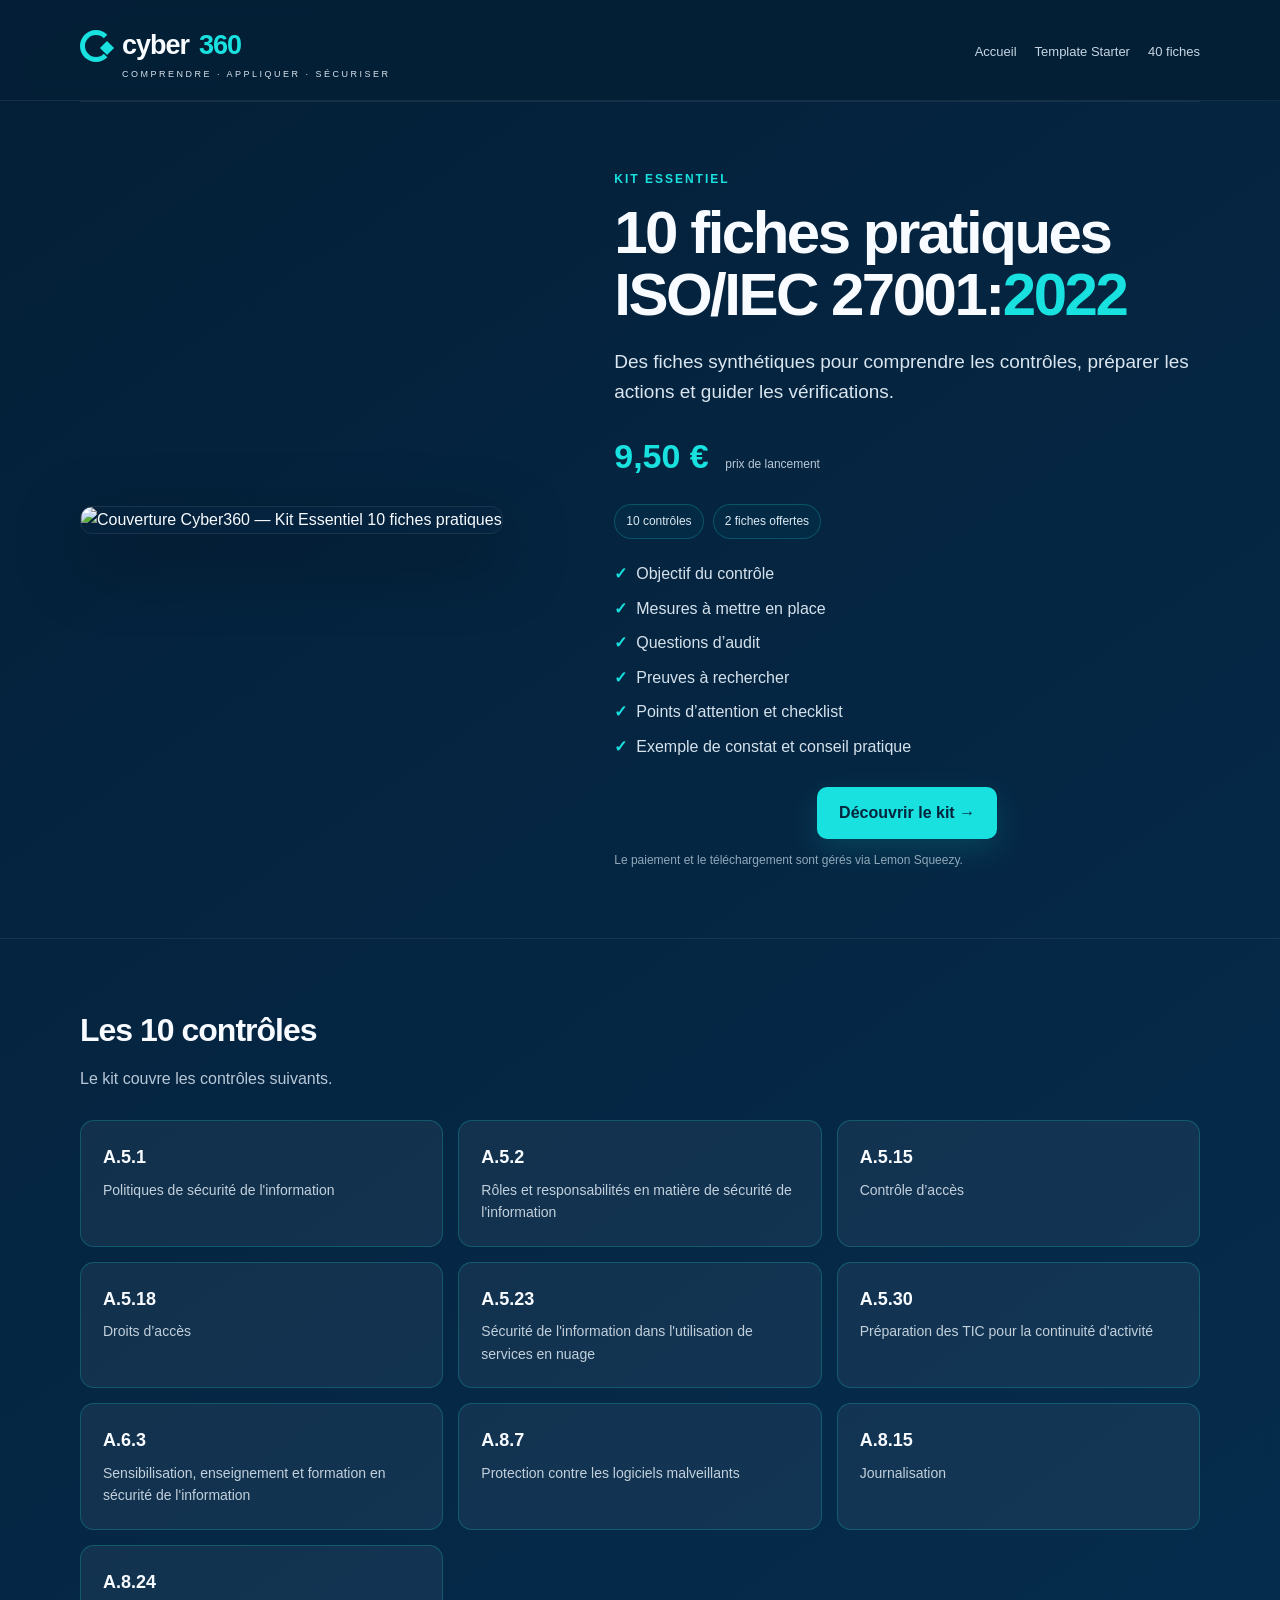
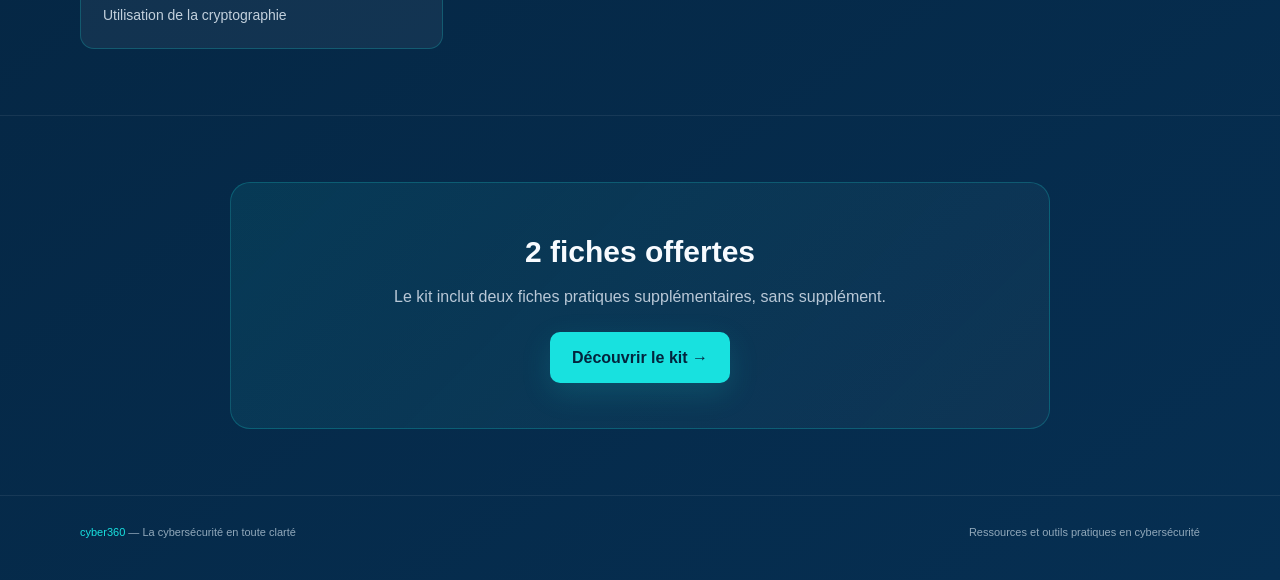
==== fiches-10.html @ a649f2e9 "Add files via upload" ====
<!DOCTYPE html><html lang="fr"><head><meta charset="UTF-8"><meta name="viewport" content="width=device-width,initial-scale=1.0"><meta name="description" content="Cyber360 — Kit Essentiel, 10 fiches pratiques ISO/IEC 27001:2022 et 2 fiches offertes."><title>Cyber360 | 10 fiches pratiques ISO/IEC 27001:2022</title><link rel="stylesheet" href="style.css"></head><body>
<header><div class="wrap nav"><div><a class="brand" href="index.html"><i class="brand-mark"></i>cyber<span>360</span></a><div class="tagline">Comprendre · Appliquer · Sécuriser</div></div><nav class="navlinks"><a href="index.html">Accueil</a><a href="template-starter.html">Template Starter</a><a href="fiches-40.html">40 fiches</a></nav></div></header>
<main><section class="product-hero wrap"><div class="product-visual"><img src="assets/cover10.png" alt="Couverture Cyber360 — Kit Essentiel 10 fiches pratiques"></div><div class="product-copy"><div class="eyebrow">Kit Essentiel</div><h1>10 fiches pratiques<br>ISO/IEC 27001:<span>2022</span></h1><p class="lead">Des fiches synthétiques pour comprendre les contrôles, préparer les actions et guider les vérifications.</p><div class="price">9,50 € <small>prix de lancement</small></div><div class="meta"><span class="pill">10 contrôles</span><span class="pill">2 fiches offertes</span></div><ul class="ticks"><li>Objectif du contrôle</li><li>Mesures à mettre en place</li><li>Questions d’audit</li><li>Preuves à rechercher</li><li>Points d’attention et checklist</li><li>Exemple de constat et conseil pratique</li></ul><div class="actions"><a class="cta" href="#">Découvrir le kit →</a></div><div class="note">Le paiement et le téléchargement sont gérés via Lemon Squeezy.</div></div></section>
<section><div class="wrap"><h2 class="section-title">Les 10 contrôles</h2><p class="section-intro">Le kit couvre les contrôles suivants.</p><div class="grid"><div class="card"><h3>A.5.1</h3><p>Politiques de sécurité de l'information</p></div><div class="card"><h3>A.5.2</h3><p>Rôles et responsabilités en matière de sécurité de l'information</p></div><div class="card"><h3>A.5.15</h3><p>Contrôle d’accès</p></div><div class="card"><h3>A.5.18</h3><p>Droits d’accès</p></div><div class="card"><h3>A.5.23</h3><p>Sécurité de l'information dans l'utilisation de services en nuage</p></div><div class="card"><h3>A.5.30</h3><p>Préparation des TIC pour la continuité d'activité</p></div><div class="card"><h3>A.6.3</h3><p>Sensibilisation, enseignement et formation en sécurité de l'information</p></div><div class="card"><h3>A.8.7</h3><p>Protection contre les logiciels malveillants</p></div><div class="card"><h3>A.8.15</h3><p>Journalisation</p></div><div class="card"><h3>A.8.24</h3><p>Utilisation de la cryptographie</p></div></div></div></section>
<section><div class="wrap"><div class="offer"><h2>2 fiches offertes</h2><p>Le kit inclut deux fiches pratiques supplémentaires, sans supplément.</p><a class="cta" href="#">Découvrir le kit →</a></div></div></section></main>
<footer class="footer"><div class="wrap footer-row"><div><span class="accent">cyber360</span> — La cybersécurité en toute clarté</div><div>Ressources et outils pratiques en cybersécurité</div></div></footer></body></html>
---- style.css ----
:root{--navy:#041f37;--navy2:#062b4a;--cyan:#18e1df;--cyan2:#0fc8d4;--white:#f8fbff;--muted:#b9c8d7;--line:rgba(24,225,223,.22);--card:rgba(255,255,255,.055);--danger:#ff5d67;--gold:#ffd166}
*{box-sizing:border-box}html{scroll-behavior:smooth}body{margin:0;font-family:Inter,Segoe UI,Arial,sans-serif;color:var(--white);background:linear-gradient(145deg,var(--navy),#062f52);line-height:1.6}a{color:inherit;text-decoration:none}.wrap{width:min(1120px,92%);margin:auto}
header{padding:24px 0 18px;border-bottom:1px solid rgba(255,255,255,.07);position:sticky;top:0;background:rgba(4,31,55,.94);backdrop-filter:blur(10px);z-index:10}.nav{display:flex;align-items:center;justify-content:space-between;gap:20px}.brand{display:flex;align-items:center;gap:10px;font-size:27px;font-weight:800;letter-spacing:-1px}.brand span{color:var(--cyan)}.brand-mark{width:32px;height:32px;border:5px solid var(--cyan);border-right-color:transparent;border-radius:50%;position:relative}.brand-mark:after{content:"";position:absolute;right:-5px;top:8px;width:10px;height:10px;background:var(--cyan);transform:rotate(45deg)}.tagline{color:#d9e3ec;font-size:9px;letter-spacing:2.5px;text-transform:uppercase;margin-left:42px}.navlinks{display:flex;gap:18px;font-size:13px;color:#c7d6e2}.navlinks a:hover{color:var(--cyan)}
main{min-height:70vh}.hero{padding:82px 0 78px;text-align:center}.eyebrow{color:var(--cyan);font-weight:800;letter-spacing:2px;text-transform:uppercase;font-size:12px;margin-bottom:13px}.hero h1{font-size:clamp(40px,6vw,68px);line-height:1.03;letter-spacing:-3px;margin:0}.hero h1 span{color:var(--cyan)}.lead{font-size:19px;color:#d9e5ef;max-width:760px;margin:22px auto 30px}.actions{display:flex;justify-content:center;gap:12px;flex-wrap:wrap}.cta{display:inline-flex;align-items:center;justify-content:center;background:var(--cyan);color:#03243d;font-weight:800;padding:13px 22px;border-radius:10px;box-shadow:0 10px 30px rgba(24,225,223,.15)}.cta.secondary{background:transparent;color:var(--white);border:1px solid var(--line);box-shadow:none}.cta.disabled{background:rgba(255,255,255,.1);color:#9fb2c2;box-shadow:none;cursor:default}.note{font-size:12px;color:#91a8ba;margin-top:12px}.price{font-size:34px;font-weight:800;color:var(--cyan);margin:20px 0 8px}.price small{font-size:12px;color:var(--muted);font-weight:500;margin-left:7px}
section{padding:66px 0;border-top:1px solid rgba(255,255,255,.07)}.section-title{font-size:32px;letter-spacing:-1px;margin:0 0 10px}.section-intro{color:var(--muted);max-width:760px;margin:0 0 28px}.grid{display:grid;grid-template-columns:repeat(3,1fr);gap:15px}.card{background:var(--card);border:1px solid var(--line);border-radius:14px;padding:22px}.card h3{margin:0 0 7px;font-size:18px}.card p{margin:0;color:#c2d0dc;font-size:14px}.product-grid{display:grid;grid-template-columns:repeat(3,1fr);gap:18px}.product{display:flex;flex-direction:column;background:rgba(255,255,255,.045);border:1px solid var(--line);border-radius:18px;overflow:hidden}.product img{width:100%;height:270px;object-fit:contain;display:block;background:#f5fbfd;padding:0}.product-body{padding:22px;display:flex;flex-direction:column;flex:1}.product h2{font-size:22px;margin:0 0 8px}.product p{color:var(--muted);font-size:14px;margin:0 0 18px}.product .actions{justify-content:flex-start;margin-top:auto}.badge{display:inline-block;color:var(--cyan);font-size:10px;font-weight:800;letter-spacing:1.5px;text-transform:uppercase;margin-bottom:7px}.free{color:#62e7a2}.soon{color:var(--gold)}
.product-hero{display:grid;grid-template-columns:.9fr 1.1fr;gap:55px;align-items:center;padding:68px 0}.product-visual img{width:100%;border-radius:12px;border:1px solid rgba(255,255,255,.08);box-shadow:0 25px 70px rgba(0,0,0,.35)}.product-copy h1{font-size:clamp(38px,5vw,60px);line-height:1.04;letter-spacing:-2.5px;margin:0}.product-copy h1 span{color:var(--cyan)}.product-copy .lead{margin:20px 0 22px}.ticks{list-style:none;padding:0;margin:22px 0 28px}.ticks li{margin:9px 0;color:#d5e2ec}.ticks li:before{content:"✓";color:var(--cyan);font-weight:800;margin-right:9px}.meta{display:flex;gap:9px;flex-wrap:wrap;margin:20px 0}.pill{padding:7px 11px;border:1px solid var(--line);border-radius:999px;color:#dbe8f1;background:rgba(24,225,223,.035);font-size:12px}.offer{max-width:820px;margin:auto;text-align:center;padding:45px 28px;background:linear-gradient(135deg,rgba(24,225,223,.09),rgba(255,255,255,.035));border:1px solid var(--line);border-radius:20px}.offer h2{margin:0 0 8px;font-size:30px}.offer p{color:var(--muted);margin:0 auto 22px;max-width:650px}.footer{padding:28px 0 38px;color:#91a8ba;font-size:11px;border-top:1px solid rgba(255,255,255,.07)}.footer-row{display:flex;justify-content:space-between;gap:15px;flex-wrap:wrap}.accent{color:var(--cyan)}
@media(max-width:850px){.navlinks{display:none}.product-grid,.grid{grid-template-columns:1fr}.product-hero{grid-template-columns:1fr;gap:35px;padding:48px 0 58px}.product-visual{order:2}.product-copy{order:1}.hero{padding:55px 0 60px}.tagline{margin-left:0;margin-top:2px}}
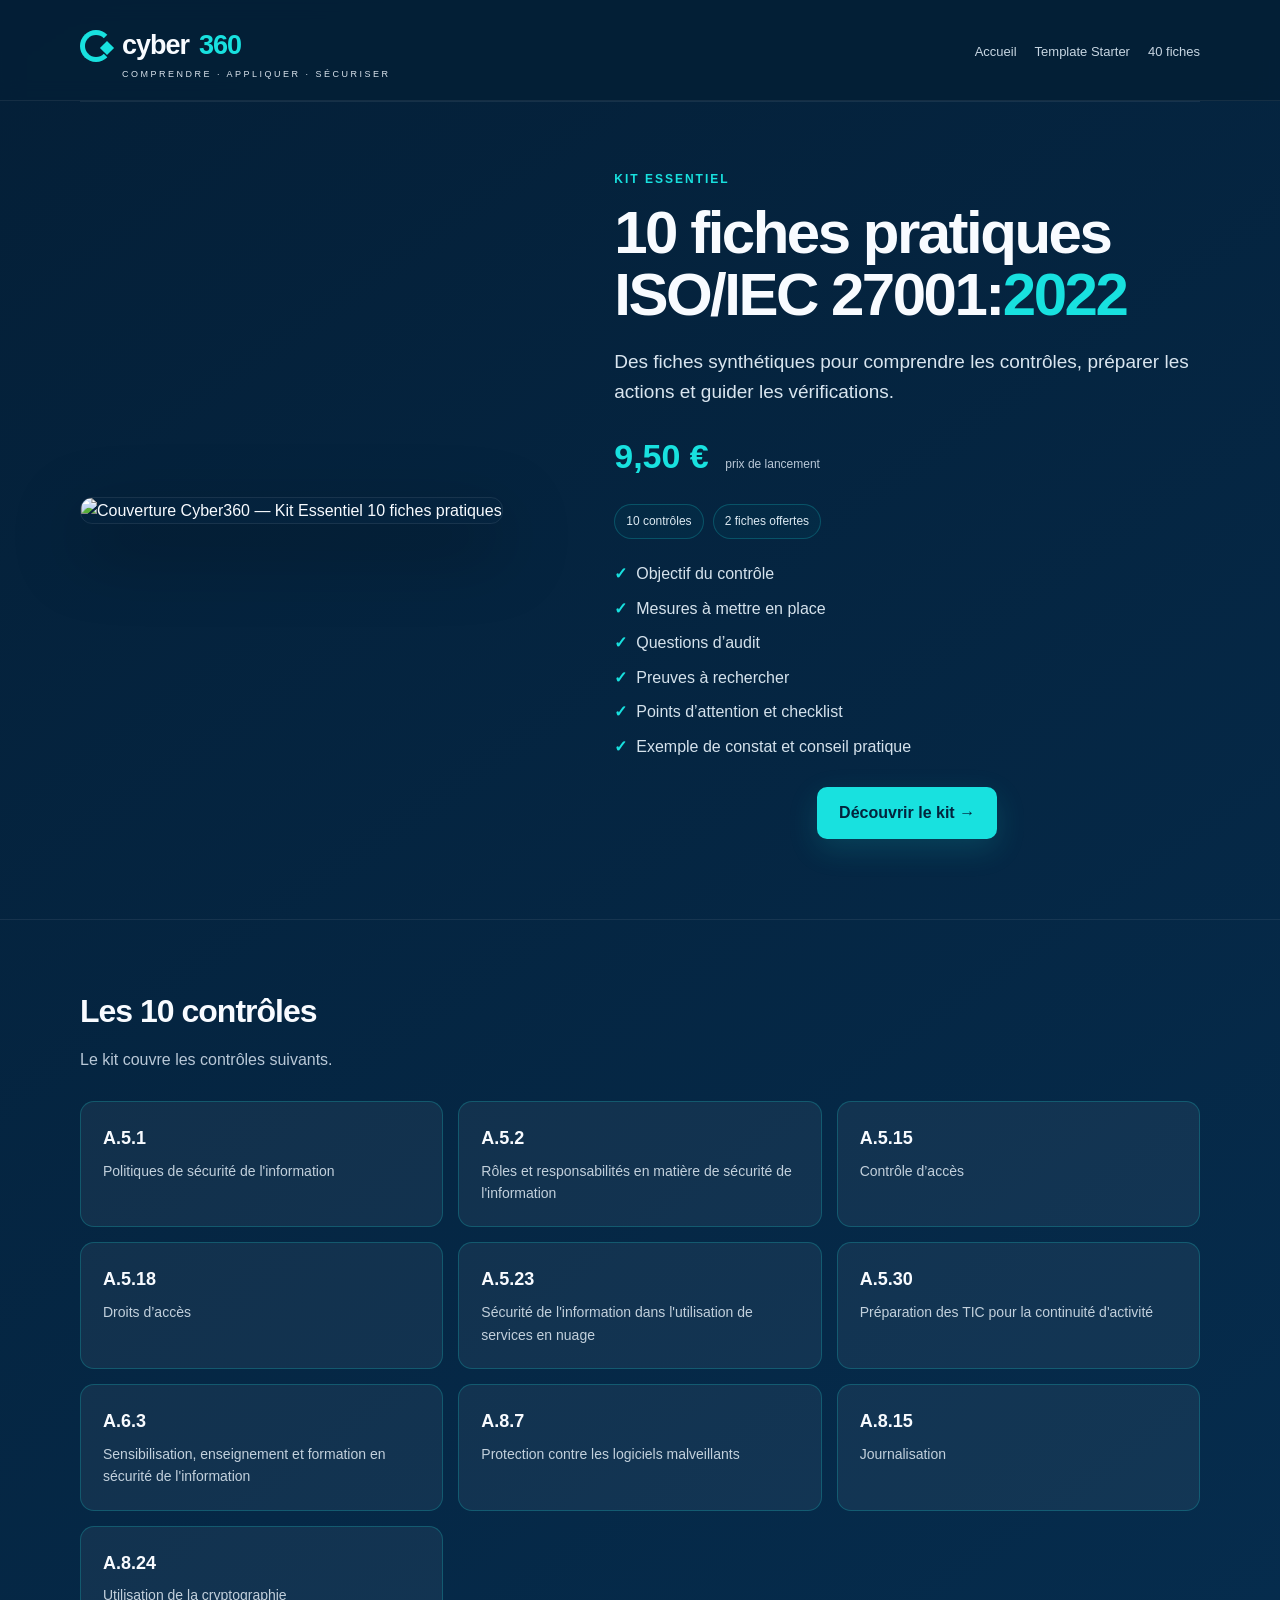
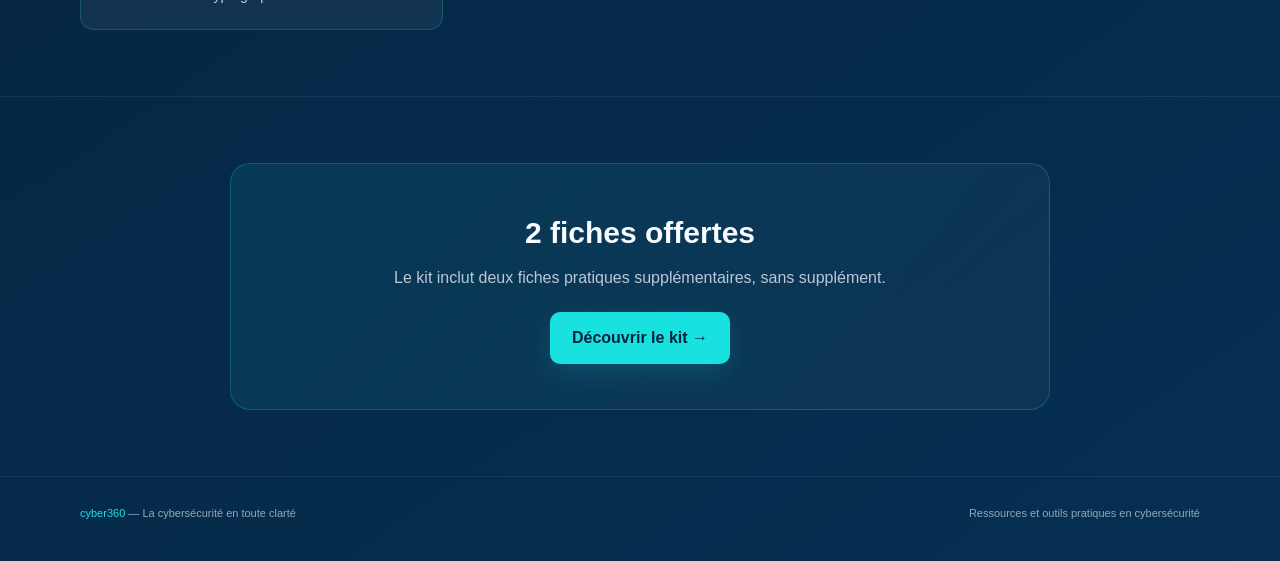
==== commit 3a556b9e: "Update fiches-10.html" ====
--- a/fiches-10.html
+++ b/fiches-10.html
@@ -1,6 +1,6 @@
 <!DOCTYPE html><html lang="fr"><head><meta charset="UTF-8"><meta name="viewport" content="width=device-width,initial-scale=1.0"><meta name="description" content="Cyber360 — Kit Essentiel, 10 fiches pratiques ISO/IEC 27001:2022 et 2 fiches offertes."><title>Cyber360 | 10 fiches pratiques ISO/IEC 27001:2022</title><link rel="stylesheet" href="style.css"></head><body>
 <header><div class="wrap nav"><div><a class="brand" href="index.html"><i class="brand-mark"></i>cyber<span>360</span></a><div class="tagline">Comprendre · Appliquer · Sécuriser</div></div><nav class="navlinks"><a href="index.html">Accueil</a><a href="template-starter.html">Template Starter</a><a href="fiches-40.html">40 fiches</a></nav></div></header>
-<main><section class="product-hero wrap"><div class="product-visual"><img src="assets/cover10.png" alt="Couverture Cyber360 — Kit Essentiel 10 fiches pratiques"></div><div class="product-copy"><div class="eyebrow">Kit Essentiel</div><h1>10 fiches pratiques<br>ISO/IEC 27001:<span>2022</span></h1><p class="lead">Des fiches synthétiques pour comprendre les contrôles, préparer les actions et guider les vérifications.</p><div class="price">9,50 € <small>prix de lancement</small></div><div class="meta"><span class="pill">10 contrôles</span><span class="pill">2 fiches offertes</span></div><ul class="ticks"><li>Objectif du contrôle</li><li>Mesures à mettre en place</li><li>Questions d’audit</li><li>Preuves à rechercher</li><li>Points d’attention et checklist</li><li>Exemple de constat et conseil pratique</li></ul><div class="actions"><a class="cta" href="#">Découvrir le kit →</a></div><div class="note">Le paiement et le téléchargement sont gérés via Lemon Squeezy.</div></div></section>
+<main><section class="product-hero wrap"><div class="product-visual"><img src="assets/cover10.png" alt="Couverture Cyber360 — Kit Essentiel 10 fiches pratiques"></div><div class="product-copy"><div class="eyebrow">Kit Essentiel</div><h1>10 fiches pratiques<br>ISO/IEC 27001:<span>2022</span></h1><p class="lead">Des fiches synthétiques pour comprendre les contrôles, préparer les actions et guider les vérifications.</p><div class="price">9,50 € <small>prix de lancement</small></div><div class="meta"><span class="pill">10 contrôles</span><span class="pill">2 fiches offertes</span></div><ul class="ticks"><li>Objectif du contrôle</li><li>Mesures à mettre en place</li><li>Questions d’audit</li><li>Preuves à rechercher</li><li>Points d’attention et checklist</li><li>Exemple de constat et conseil pratique</li></ul><div class="actions"><a class="cta" href="#">Découvrir le kit →</a></div><div class="note"></div></div></section>
 <section><div class="wrap"><h2 class="section-title">Les 10 contrôles</h2><p class="section-intro">Le kit couvre les contrôles suivants.</p><div class="grid"><div class="card"><h3>A.5.1</h3><p>Politiques de sécurité de l'information</p></div><div class="card"><h3>A.5.2</h3><p>Rôles et responsabilités en matière de sécurité de l'information</p></div><div class="card"><h3>A.5.15</h3><p>Contrôle d’accès</p></div><div class="card"><h3>A.5.18</h3><p>Droits d’accès</p></div><div class="card"><h3>A.5.23</h3><p>Sécurité de l'information dans l'utilisation de services en nuage</p></div><div class="card"><h3>A.5.30</h3><p>Préparation des TIC pour la continuité d'activité</p></div><div class="card"><h3>A.6.3</h3><p>Sensibilisation, enseignement et formation en sécurité de l'information</p></div><div class="card"><h3>A.8.7</h3><p>Protection contre les logiciels malveillants</p></div><div class="card"><h3>A.8.15</h3><p>Journalisation</p></div><div class="card"><h3>A.8.24</h3><p>Utilisation de la cryptographie</p></div></div></div></section>
 <section><div class="wrap"><div class="offer"><h2>2 fiches offertes</h2><p>Le kit inclut deux fiches pratiques supplémentaires, sans supplément.</p><a class="cta" href="#">Découvrir le kit →</a></div></div></section></main>
 <footer class="footer"><div class="wrap footer-row"><div><span class="accent">cyber360</span> — La cybersécurité en toute clarté</div><div>Ressources et outils pratiques en cybersécurité</div></div></footer></body></html>
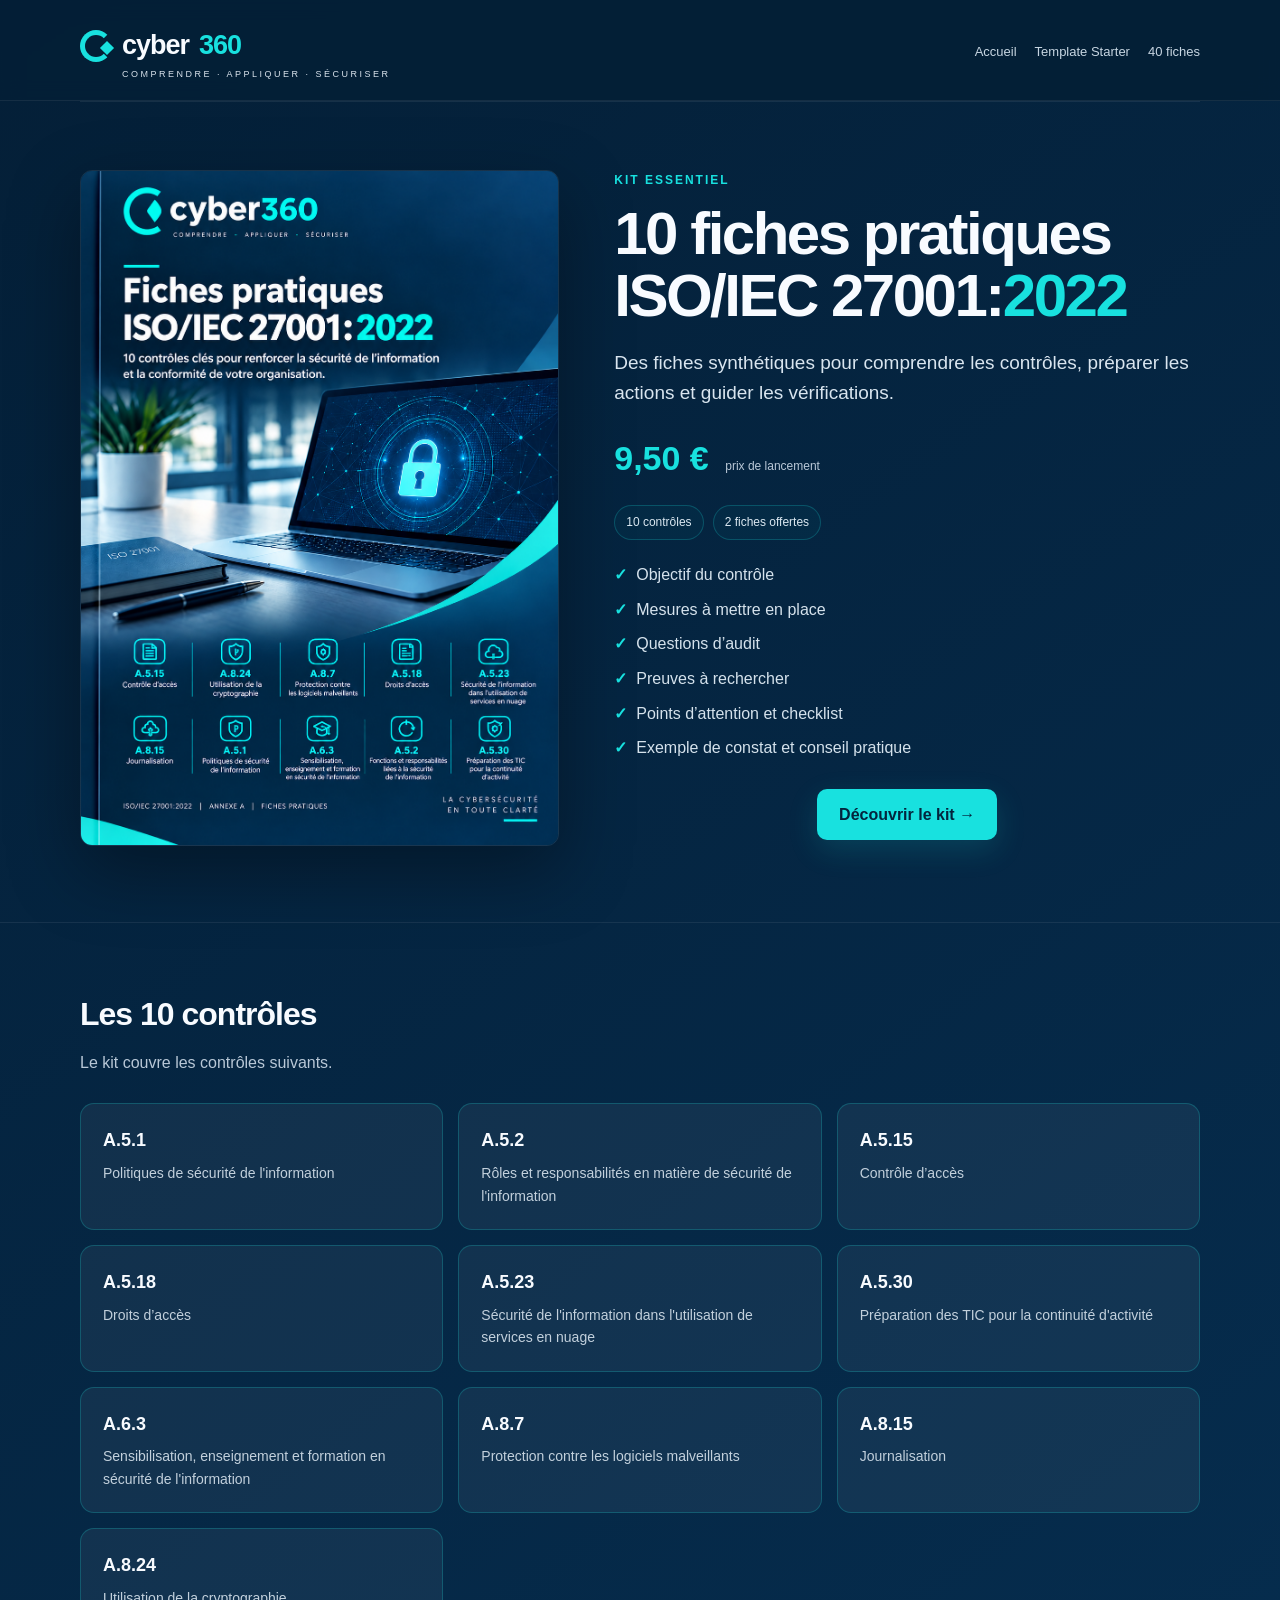
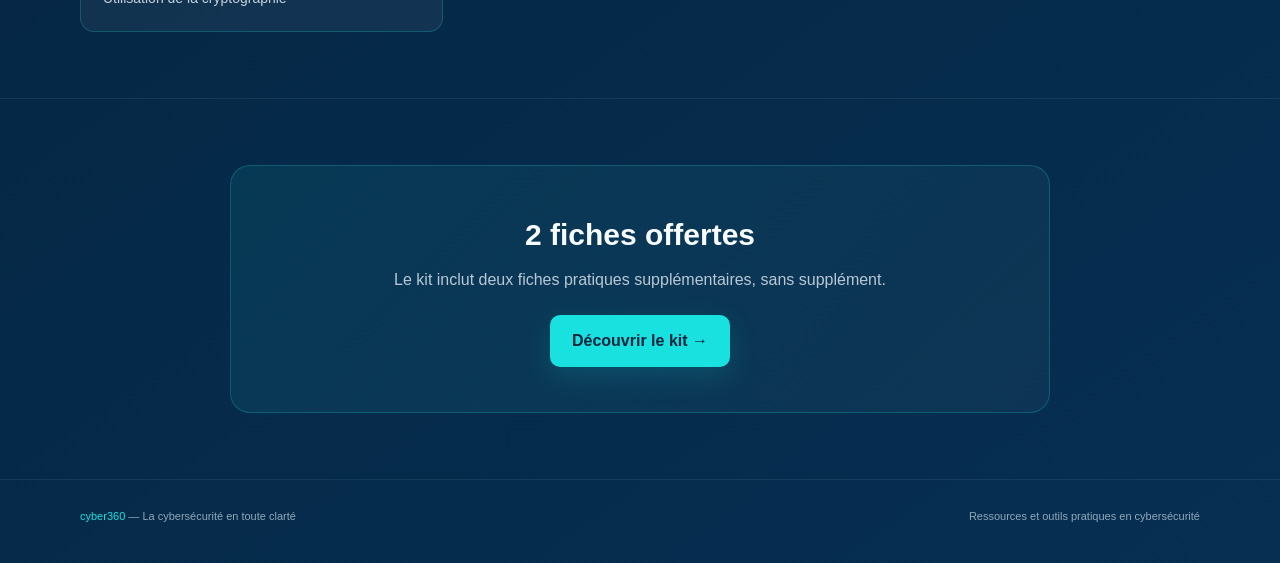
==== commit 93d4b6b8: "Update fiches-10.html" ====
--- a/fiches-10.html
+++ b/fiches-10.html
@@ -1,6 +1,6 @@
 <!DOCTYPE html><html lang="fr"><head><meta charset="UTF-8"><meta name="viewport" content="width=device-width,initial-scale=1.0"><meta name="description" content="Cyber360 — Kit Essentiel, 10 fiches pratiques ISO/IEC 27001:2022 et 2 fiches offertes."><title>Cyber360 | 10 fiches pratiques ISO/IEC 27001:2022</title><link rel="stylesheet" href="style.css"></head><body>
 <header><div class="wrap nav"><div><a class="brand" href="index.html"><i class="brand-mark"></i>cyber<span>360</span></a><div class="tagline">Comprendre · Appliquer · Sécuriser</div></div><nav class="navlinks"><a href="index.html">Accueil</a><a href="template-starter.html">Template Starter</a><a href="fiches-40.html">40 fiches</a></nav></div></header>
-<main><section class="product-hero wrap"><div class="product-visual"><img src="assets/cover10.png" alt="Couverture Cyber360 — Kit Essentiel 10 fiches pratiques"></div><div class="product-copy"><div class="eyebrow">Kit Essentiel</div><h1>10 fiches pratiques<br>ISO/IEC 27001:<span>2022</span></h1><p class="lead">Des fiches synthétiques pour comprendre les contrôles, préparer les actions et guider les vérifications.</p><div class="price">9,50 € <small>prix de lancement</small></div><div class="meta"><span class="pill">10 contrôles</span><span class="pill">2 fiches offertes</span></div><ul class="ticks"><li>Objectif du contrôle</li><li>Mesures à mettre en place</li><li>Questions d’audit</li><li>Preuves à rechercher</li><li>Points d’attention et checklist</li><li>Exemple de constat et conseil pratique</li></ul><div class="actions"><a class="cta" href="#">Découvrir le kit →</a></div><div class="note"></div></div></section>
+<main><section class="product-hero wrap"><div class="product-visual"><img src="cover10.png" alt="Couverture Cyber360 — Kit Essentiel 10 fiches pratiques"></div><div class="product-copy"><div class="eyebrow">Kit Essentiel</div><h1>10 fiches pratiques<br>ISO/IEC 27001:<span>2022</span></h1><p class="lead">Des fiches synthétiques pour comprendre les contrôles, préparer les actions et guider les vérifications.</p><div class="price">9,50 € <small>prix de lancement</small></div><div class="meta"><span class="pill">10 contrôles</span><span class="pill">2 fiches offertes</span></div><ul class="ticks"><li>Objectif du contrôle</li><li>Mesures à mettre en place</li><li>Questions d’audit</li><li>Preuves à rechercher</li><li>Points d’attention et checklist</li><li>Exemple de constat et conseil pratique</li></ul><div class="actions"><a class="cta" href="#">Découvrir le kit →</a></div><div class="note"></div></div></section>
 <section><div class="wrap"><h2 class="section-title">Les 10 contrôles</h2><p class="section-intro">Le kit couvre les contrôles suivants.</p><div class="grid"><div class="card"><h3>A.5.1</h3><p>Politiques de sécurité de l'information</p></div><div class="card"><h3>A.5.2</h3><p>Rôles et responsabilités en matière de sécurité de l'information</p></div><div class="card"><h3>A.5.15</h3><p>Contrôle d’accès</p></div><div class="card"><h3>A.5.18</h3><p>Droits d’accès</p></div><div class="card"><h3>A.5.23</h3><p>Sécurité de l'information dans l'utilisation de services en nuage</p></div><div class="card"><h3>A.5.30</h3><p>Préparation des TIC pour la continuité d'activité</p></div><div class="card"><h3>A.6.3</h3><p>Sensibilisation, enseignement et formation en sécurité de l'information</p></div><div class="card"><h3>A.8.7</h3><p>Protection contre les logiciels malveillants</p></div><div class="card"><h3>A.8.15</h3><p>Journalisation</p></div><div class="card"><h3>A.8.24</h3><p>Utilisation de la cryptographie</p></div></div></div></section>
 <section><div class="wrap"><div class="offer"><h2>2 fiches offertes</h2><p>Le kit inclut deux fiches pratiques supplémentaires, sans supplément.</p><a class="cta" href="#">Découvrir le kit →</a></div></div></section></main>
 <footer class="footer"><div class="wrap footer-row"><div><span class="accent">cyber360</span> — La cybersécurité en toute clarté</div><div>Ressources et outils pratiques en cybersécurité</div></div></footer></body></html>
